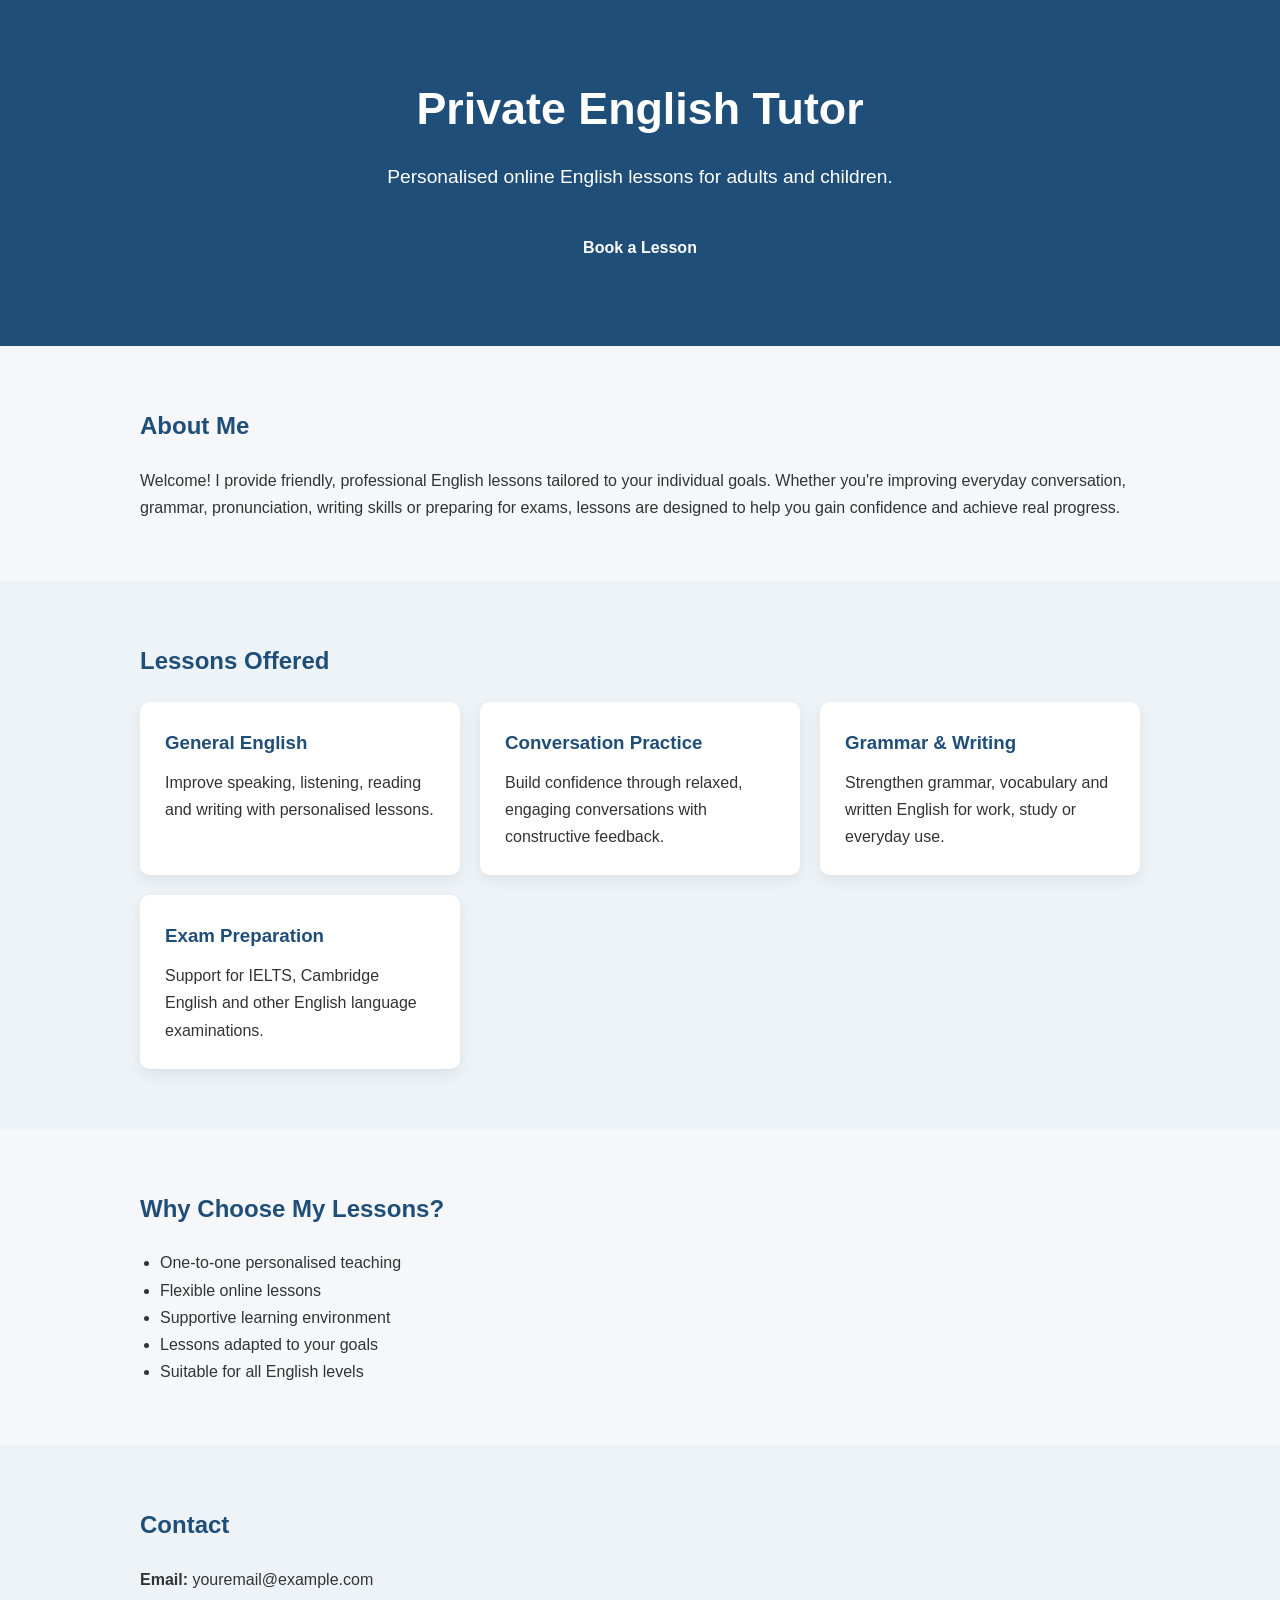
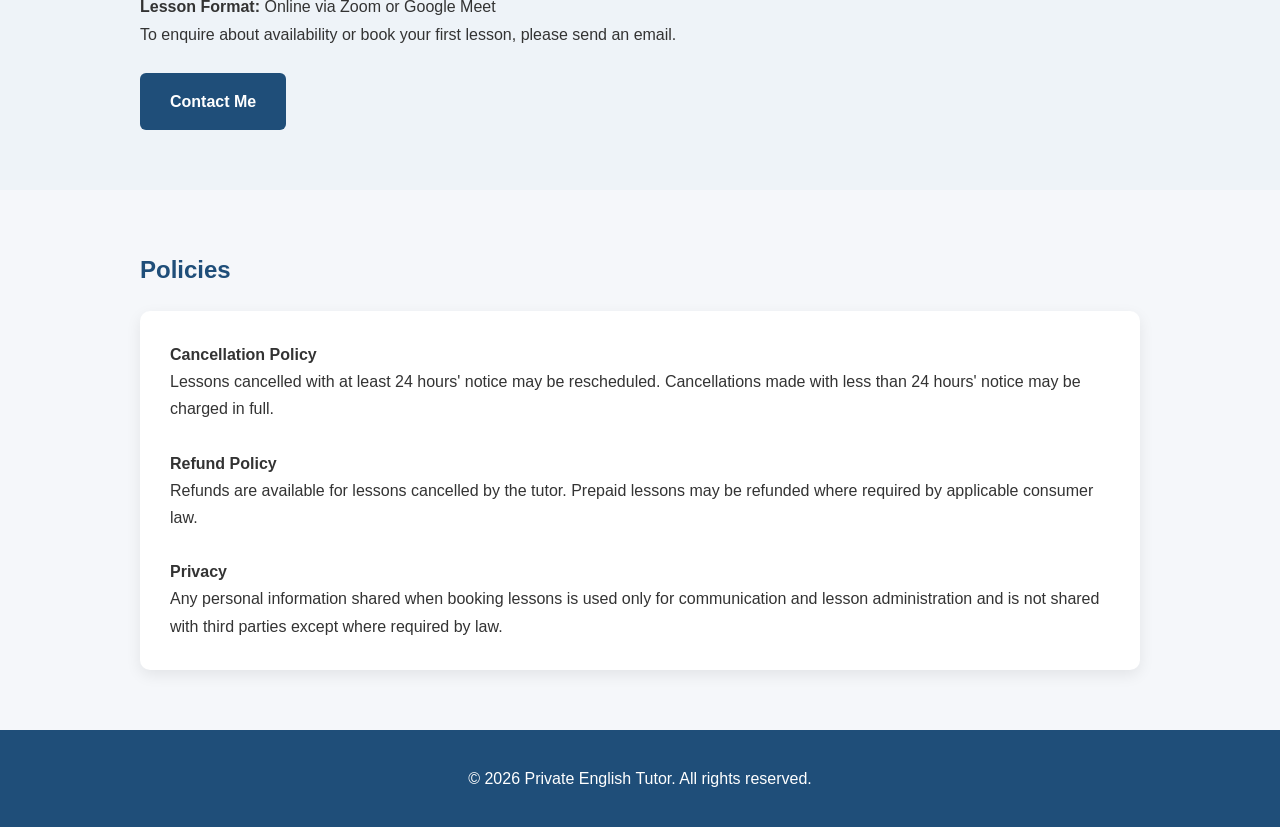
==== index.html @ 38e68b20 "Create index.html" ====
<!DOCTYPE html>
<html lang="en">
<head>
<meta charset="UTF-8">
<meta name="viewport" content="width=device-width, initial-scale=1.0">
<title>Private English Tutor | Online English Lessons</title>

<style>
*{
    margin:0;
    padding:0;
    box-sizing:border-box;
}

body{
    font-family:Arial, Helvetica, sans-serif;
    line-height:1.7;
    color:#333;
    background:#f5f7fa;
}

header{
    background:#1f4e79;
    color:white;
    text-align:center;
    padding:70px 20px;
}

header h1{
    font-size:2.8rem;
    margin-bottom:15px;
}

header p{
    font-size:1.2rem;
}

.container{
    width:90%;
    max-width:1000px;
    margin:auto;
}

section{
    padding:60px 0;
}

h2{
    color:#1f4e79;
    margin-bottom:20px;
}

.cards{
    display:grid;
    grid-template-columns:repeat(auto-fit,minmax(250px,1fr));
    gap:20px;
}

.card{
    background:white;
    padding:25px;
    border-radius:10px;
    box-shadow:0 5px 15px rgba(0,0,0,.08);
}

.card h3{
    margin-bottom:10px;
    color:#1f4e79;
}

.button{
    display:inline-block;
    margin-top:25px;
    background:#1f4e79;
    color:white;
    padding:15px 30px;
    text-decoration:none;
    border-radius:6px;
    font-weight:bold;
}

.button:hover{
    background:#173a5b;
}

footer{
    background:#1f4e79;
    color:white;
    text-align:center;
    padding:35px;
}

ul{
    padding-left:20px;
}

.policy{
    background:white;
    padding:30px;
    border-radius:10px;
    box-shadow:0 5px 15px rgba(0,0,0,.08);
}
</style>

</head>

<body>

<header>
<div class="container">
<h1>Private English Tutor</h1>

<p>Personalised online English lessons for adults and children.</p>

<a class="button" href="mailto:youremail@example.com">
Book a Lesson
</a>

</div>
</header>

<section>
<div class="container">

<h2>About Me</h2>

<p>
Welcome! I provide friendly, professional English lessons tailored to your individual goals.
Whether you're improving everyday conversation, grammar, pronunciation, writing skills or preparing for exams, lessons are designed to help you gain confidence and achieve real progress.
</p>

</div>
</section>

<section style="background:#eef3f8;">
<div class="container">

<h2>Lessons Offered</h2>

<div class="cards">

<div class="card">
<h3>General English</h3>
<p>Improve speaking, listening, reading and writing with personalised lessons.</p>
</div>

<div class="card">
<h3>Conversation Practice</h3>
<p>Build confidence through relaxed, engaging conversations with constructive feedback.</p>
</div>

<div class="card">
<h3>Grammar & Writing</h3>
<p>Strengthen grammar, vocabulary and written English for work, study or everyday use.</p>
</div>

<div class="card">
<h3>Exam Preparation</h3>
<p>Support for IELTS, Cambridge English and other English language examinations.</p>
</div>

</div>

</div>
</section>

<section>
<div class="container">

<h2>Why Choose My Lessons?</h2>

<ul>
<li>One-to-one personalised teaching</li>
<li>Flexible online lessons</li>
<li>Supportive learning environment</li>
<li>Lessons adapted to your goals</li>
<li>Suitable for all English levels</li>
</ul>

</div>
</section>

<section style="background:#eef3f8;">
<div class="container">

<h2>Contact</h2>

<p><strong>Email:</strong> youremail@example.com</p>

<p><strong>Lesson Format:</strong> Online via Zoom or Google Meet</p>

<p>To enquire about availability or book your first lesson, please send an email.</p>

<a class="button" href="mailto:youremail@example.com">
Contact Me
</a>

</div>
</section>

<section>
<div class="container">

<h2>Policies</h2>

<div class="policy">

<p><strong>Cancellation Policy</strong></p>

<p>
Lessons cancelled with at least 24 hours' notice may be rescheduled. Cancellations made with less than 24 hours' notice may be charged in full.
</p>

<br>

<p><strong>Refund Policy</strong></p>

<p>
Refunds are available for lessons cancelled by the tutor. Prepaid lessons may be refunded where required by applicable consumer law.
</p>

<br>

<p><strong>Privacy</strong></p>

<p>
Any personal information shared when booking lessons is used only for communication and lesson administration and is not shared with third parties except where required by law.
</p>

</div>

</div>
</section>

<footer>

<p>© 2026 Private English Tutor. All rights reserved.</p>

</footer>

</body>
</html>
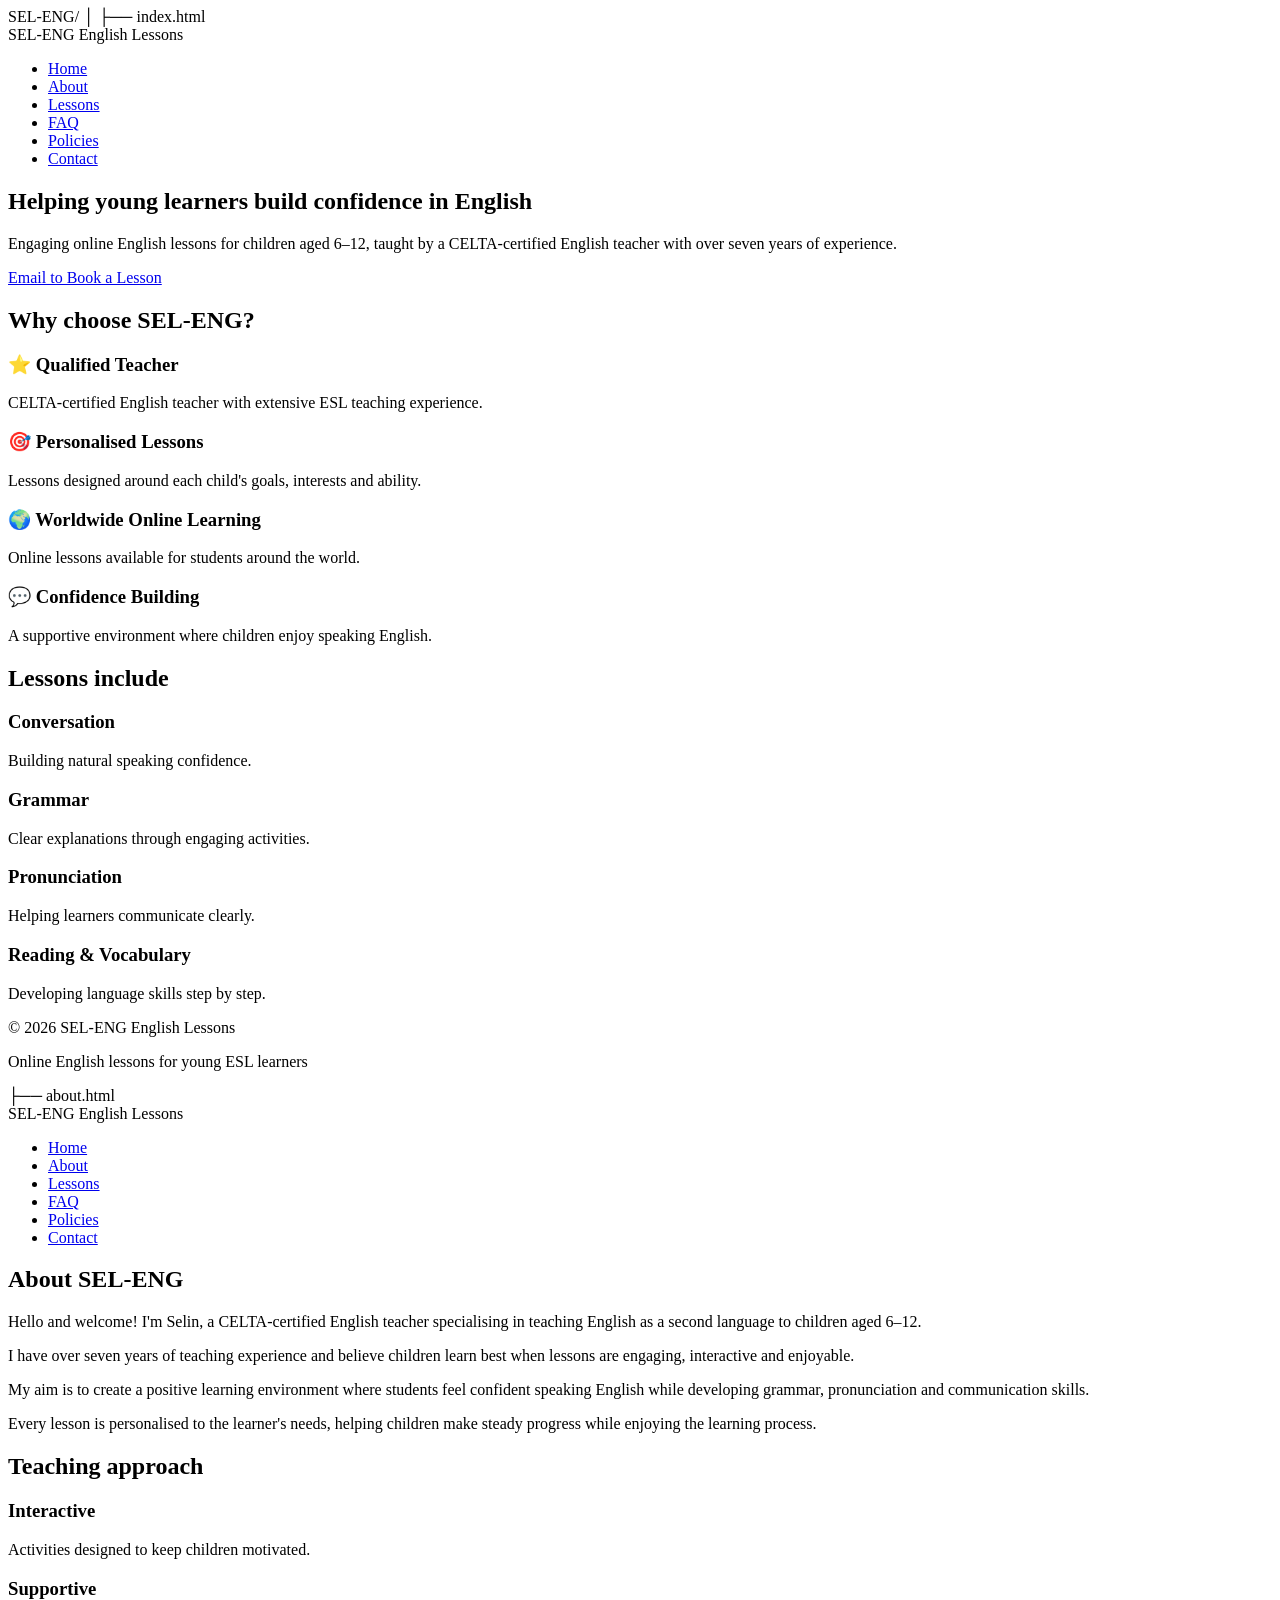
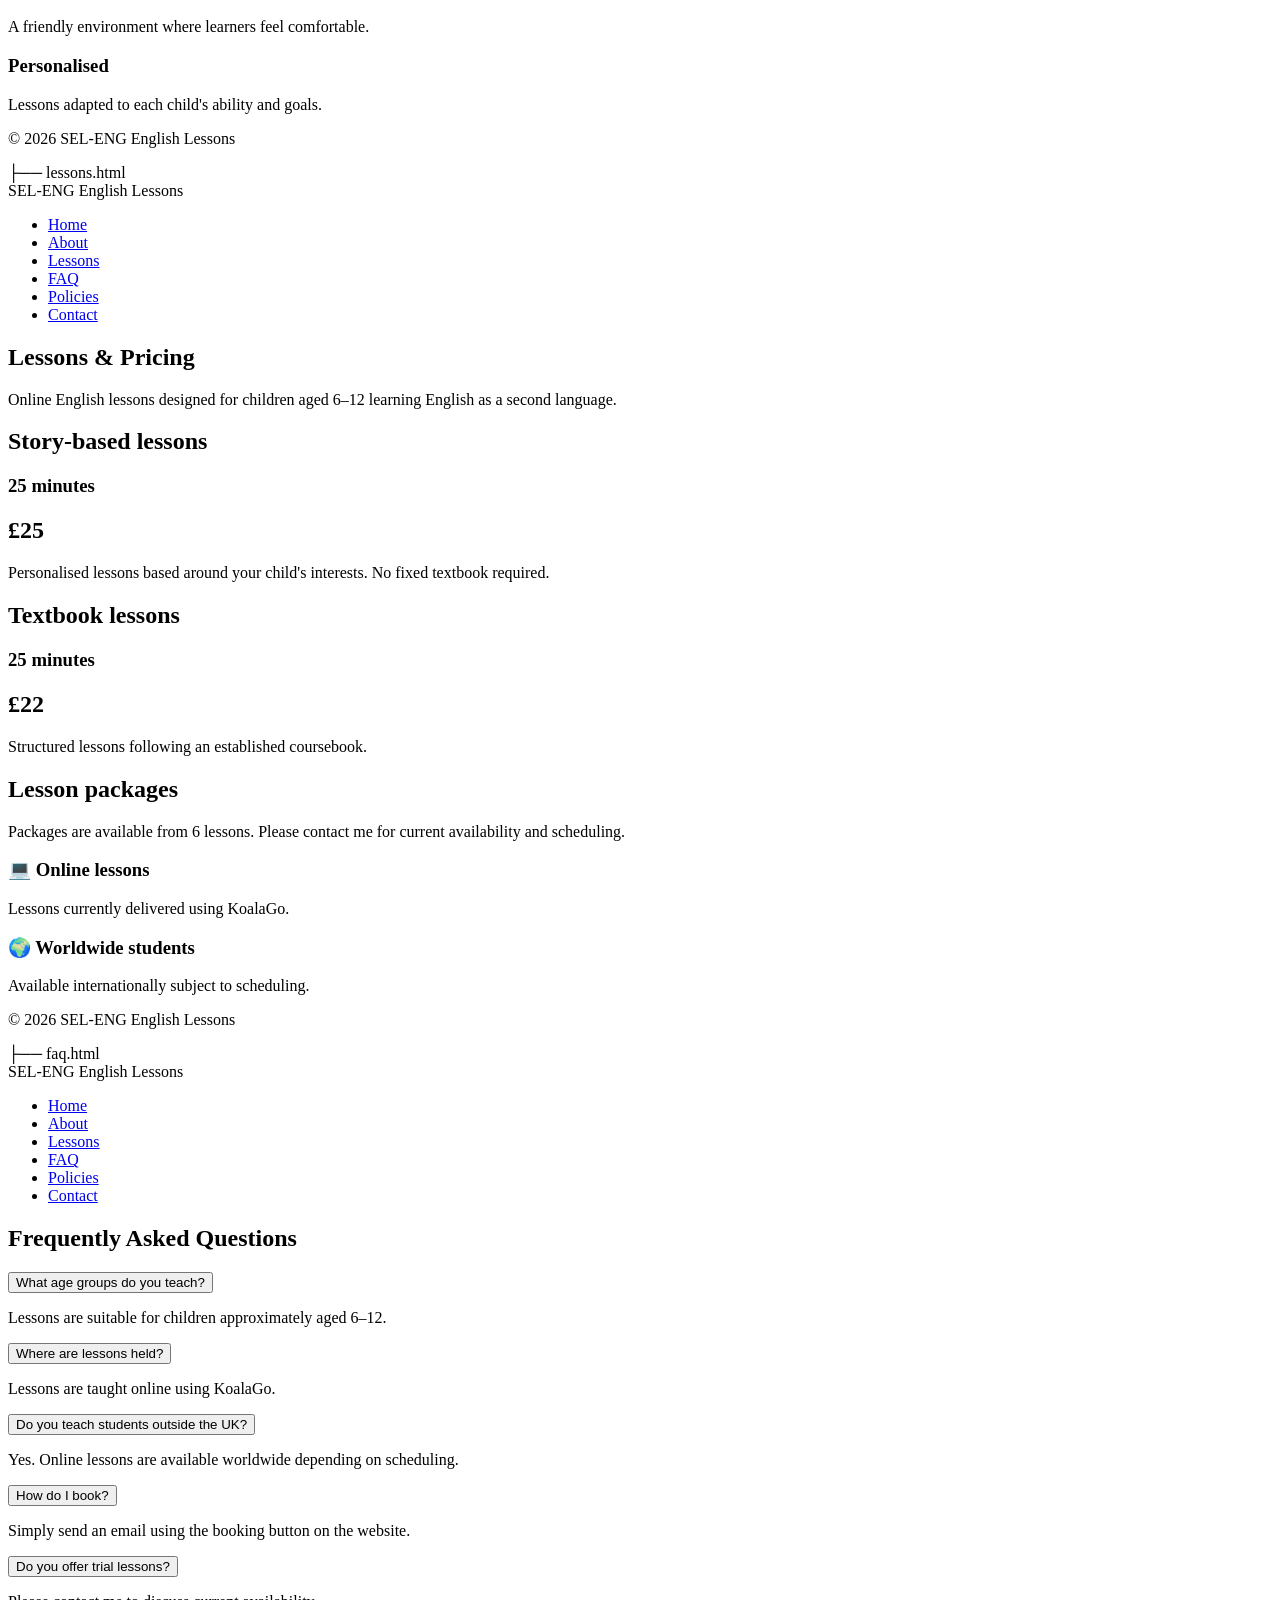
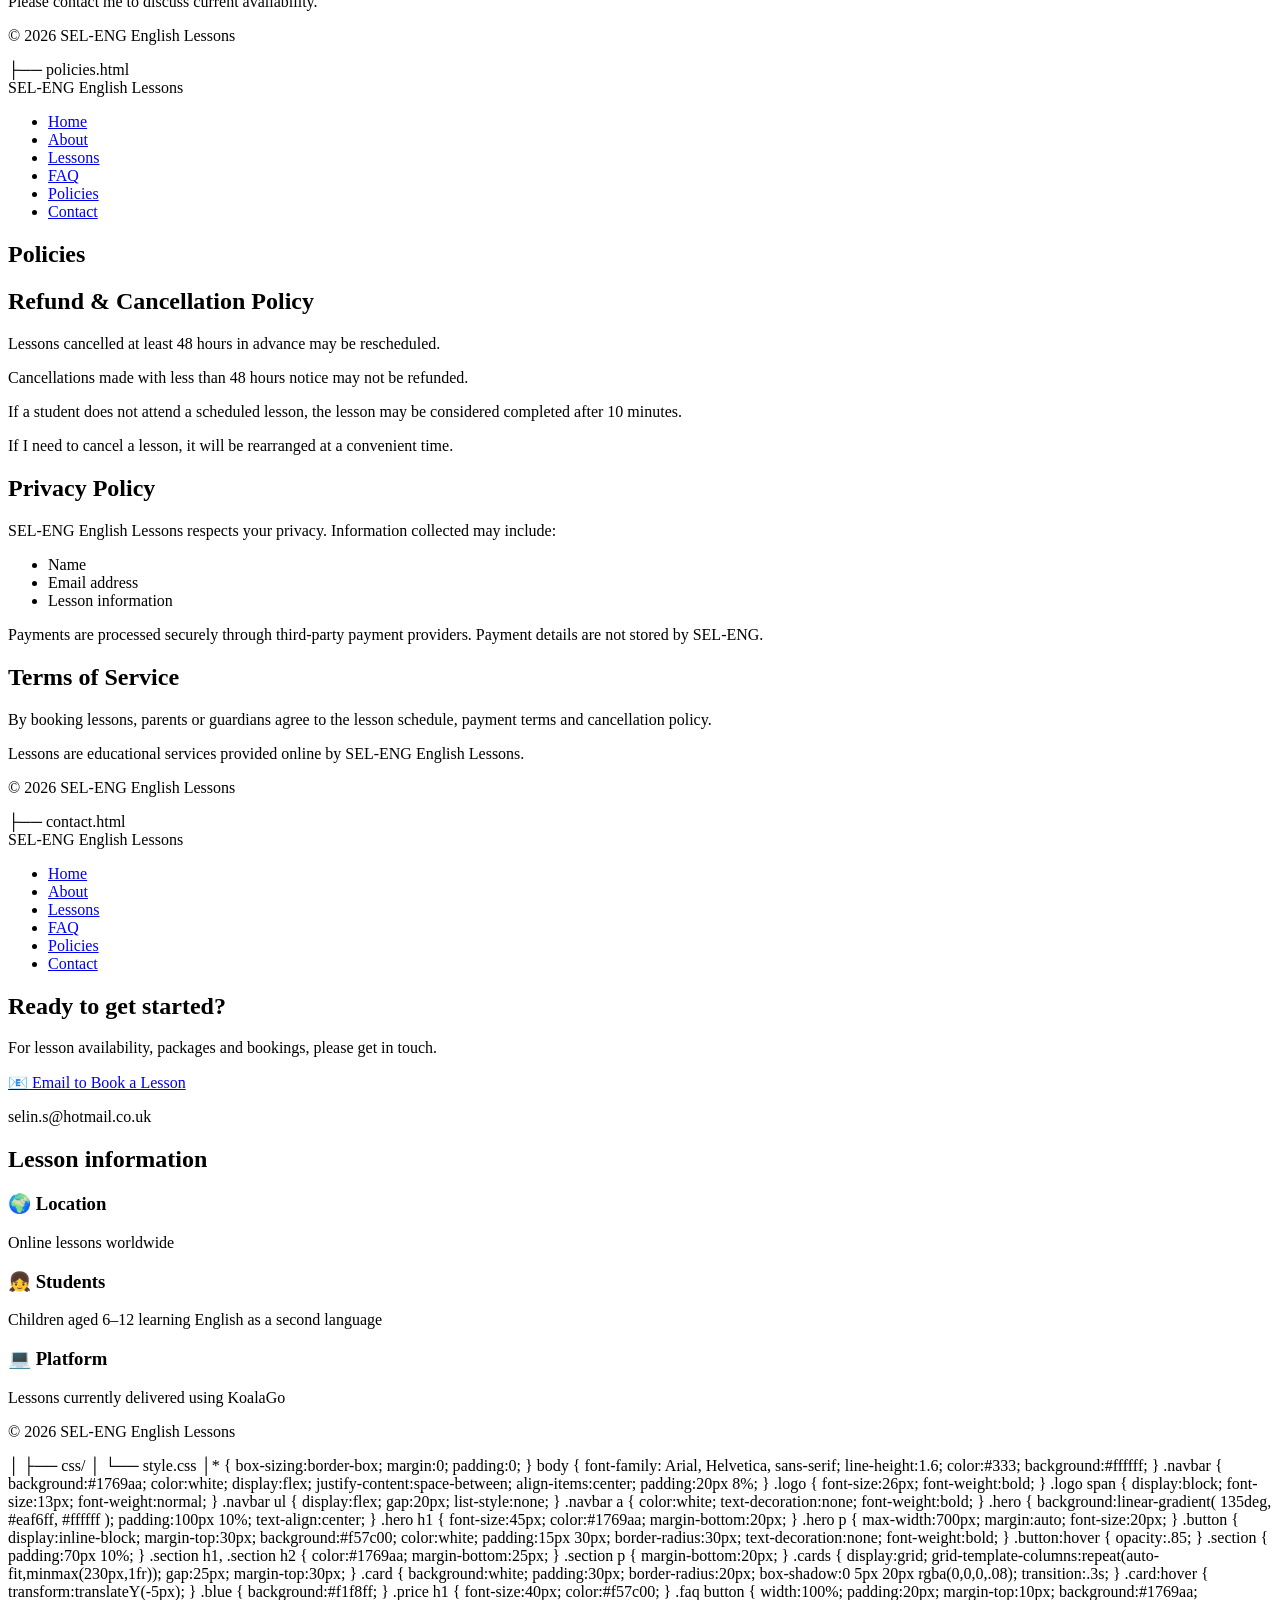
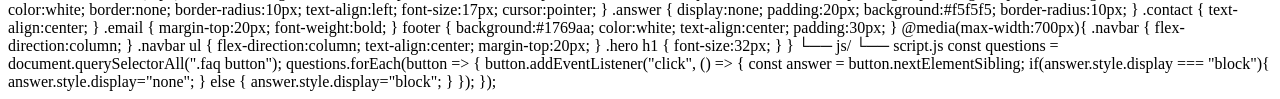
==== commit 6c69ee9f: "Update index.html" ====
--- a/index.html
+++ b/index.html
@@ -1,242 +1,1116 @@
+SEL-ENG/
+│
+├── index.html
 <!DOCTYPE html>
 <html lang="en">
 <head>
 <meta charset="UTF-8">
 <meta name="viewport" content="width=device-width, initial-scale=1.0">
-<title>Private English Tutor | Online English Lessons</title>
-
-<style>
-*{
-    margin:0;
-    padding:0;
-    box-sizing:border-box;
-}
-
-body{
-    font-family:Arial, Helvetica, sans-serif;
-    line-height:1.7;
-    color:#333;
-    background:#f5f7fa;
-}
-
-header{
-    background:#1f4e79;
-    color:white;
-    text-align:center;
-    padding:70px 20px;
-}
-
-header h1{
-    font-size:2.8rem;
-    margin-bottom:15px;
-}
-
-header p{
-    font-size:1.2rem;
-}
-
-.container{
-    width:90%;
-    max-width:1000px;
-    margin:auto;
-}
-
-section{
-    padding:60px 0;
-}
-
-h2{
-    color:#1f4e79;
-    margin-bottom:20px;
-}
-
-.cards{
-    display:grid;
-    grid-template-columns:repeat(auto-fit,minmax(250px,1fr));
-    gap:20px;
-}
-
-.card{
-    background:white;
-    padding:25px;
-    border-radius:10px;
-    box-shadow:0 5px 15px rgba(0,0,0,.08);
-}
-
-.card h3{
-    margin-bottom:10px;
-    color:#1f4e79;
-}
-
-.button{
-    display:inline-block;
-    margin-top:25px;
-    background:#1f4e79;
-    color:white;
-    padding:15px 30px;
-    text-decoration:none;
-    border-radius:6px;
-    font-weight:bold;
-}
-
-.button:hover{
-    background:#173a5b;
-}
-
-footer{
-    background:#1f4e79;
-    color:white;
-    text-align:center;
-    padding:35px;
-}
-
-ul{
-    padding-left:20px;
-}
-
-.policy{
-    background:white;
-    padding:30px;
-    border-radius:10px;
-    box-shadow:0 5px 15px rgba(0,0,0,.08);
-}
-</style>
+
+<title>SEL-ENG English Lessons | Online English Lessons for Children</title>
+
+<meta name="description" content="SEL-ENG provides engaging online English lessons for children aged 6-12 with a CELTA-certified teacher.">
+
+<link rel="stylesheet" href="css/style.css">
 
 </head>
 
 <body>
 
 <header>
-<div class="container">
-<h1>Private English Tutor</h1>
-
-<p>Personalised online English lessons for adults and children.</p>
-
-<a class="button" href="mailto:youremail@example.com">
-Book a Lesson
+<nav class="navbar">
+
+<div class="logo">
+SEL-ENG
+<span>English Lessons</span>
+</div>
+
+<ul>
+<li><a href="index.html">Home</a></li>
+<li><a href="about.html">About</a></li>
+<li><a href="lessons.html">Lessons</a></li>
+<li><a href="faq.html">FAQ</a></li>
+<li><a href="policies.html">Policies</a></li>
+<li><a href="contact.html">Contact</a></li>
+</ul>
+
+</nav>
+</header>
+
+
+<section class="hero">
+
+<div class="hero-content">
+
+<h1>
+Helping young learners build confidence in English
+</h1>
+
+<p>
+Engaging online English lessons for children aged 6–12,
+taught by a CELTA-certified English teacher with over seven years
+of experience.
+</p>
+
+<a class="button" href="mailto:selin.s@hotmail.co.uk">
+Email to Book a Lesson
 </a>
 
 </div>
-</header>
-
-<section>
-<div class="container">
-
-<h2>About Me</h2>
-
-<p>
-Welcome! I provide friendly, professional English lessons tailored to your individual goals.
-Whether you're improving everyday conversation, grammar, pronunciation, writing skills or preparing for exams, lessons are designed to help you gain confidence and achieve real progress.
-</p>
-
-</div>
+
 </section>
 
-<section style="background:#eef3f8;">
-<div class="container">
-
-<h2>Lessons Offered</h2>
+
+
+<section class="section">
+
+<h2>Why choose SEL-ENG?</h2>
 
 <div class="cards">
 
 <div class="card">
-<h3>General English</h3>
-<p>Improve speaking, listening, reading and writing with personalised lessons.</p>
-</div>
-
-<div class="card">
-<h3>Conversation Practice</h3>
-<p>Build confidence through relaxed, engaging conversations with constructive feedback.</p>
-</div>
-
-<div class="card">
-<h3>Grammar & Writing</h3>
-<p>Strengthen grammar, vocabulary and written English for work, study or everyday use.</p>
-</div>
-
-<div class="card">
-<h3>Exam Preparation</h3>
-<p>Support for IELTS, Cambridge English and other English language examinations.</p>
-</div>
-
-</div>
-
-</div>
+<h3>⭐ Qualified Teacher</h3>
+<p>CELTA-certified English teacher with extensive ESL teaching experience.</p>
+</div>
+
+
+<div class="card">
+<h3>🎯 Personalised Lessons</h3>
+<p>Lessons designed around each child's goals, interests and ability.</p>
+</div>
+
+
+<div class="card">
+<h3>🌍 Worldwide Online Learning</h3>
+<p>Online lessons available for students around the world.</p>
+</div>
+
+
+<div class="card">
+<h3>💬 Confidence Building</h3>
+<p>A supportive environment where children enjoy speaking English.</p>
+</div>
+
+</div>
+
 </section>
 
-<section>
-<div class="container">
-
-<h2>Why Choose My Lessons?</h2>
-
-<ul>
-<li>One-to-one personalised teaching</li>
-<li>Flexible online lessons</li>
-<li>Supportive learning environment</li>
-<li>Lessons adapted to your goals</li>
-<li>Suitable for all English levels</li>
-</ul>
-
-</div>
+
+
+<section class="section blue">
+
+<h2>Lessons include</h2>
+
+<div class="cards">
+
+<div class="card">
+<h3>Conversation</h3>
+<p>Building natural speaking confidence.</p>
+</div>
+
+<div class="card">
+<h3>Grammar</h3>
+<p>Clear explanations through engaging activities.</p>
+</div>
+
+<div class="card">
+<h3>Pronunciation</h3>
+<p>Helping learners communicate clearly.</p>
+</div>
+
+<div class="card">
+<h3>Reading & Vocabulary</h3>
+<p>Developing language skills step by step.</p>
+</div>
+
+</div>
+
 </section>
 
-<section style="background:#eef3f8;">
-<div class="container">
-
-<h2>Contact</h2>
-
-<p><strong>Email:</strong> youremail@example.com</p>
-
-<p><strong>Lesson Format:</strong> Online via Zoom or Google Meet</p>
-
-<p>To enquire about availability or book your first lesson, please send an email.</p>
-
-<a class="button" href="mailto:youremail@example.com">
-Contact Me
-</a>
-
-</div>
-</section>
-
-<section>
-<div class="container">
-
-<h2>Policies</h2>
-
-<div class="policy">
-
-<p><strong>Cancellation Policy</strong></p>
-
-<p>
-Lessons cancelled with at least 24 hours' notice may be rescheduled. Cancellations made with less than 24 hours' notice may be charged in full.
-</p>
-
-<br>
-
-<p><strong>Refund Policy</strong></p>
-
-<p>
-Refunds are available for lessons cancelled by the tutor. Prepaid lessons may be refunded where required by applicable consumer law.
-</p>
-
-<br>
-
-<p><strong>Privacy</strong></p>
-
-<p>
-Any personal information shared when booking lessons is used only for communication and lesson administration and is not shared with third parties except where required by law.
-</p>
-
-</div>
-
-</div>
-</section>
+
 
 <footer>
 
-<p>© 2026 Private English Tutor. All rights reserved.</p>
+<p>
+© 2026 SEL-ENG English Lessons
+</p>
+
+<p>
+Online English lessons for young ESL learners
+</p>
 
 </footer>
+
+
+<script src="js/script.js"></script>
 
 </body>
 </html>
+├── about.html
+<!DOCTYPE html>
+<html lang="en">
+
+<head>
+
+<meta charset="UTF-8">
+<meta name="viewport" content="width=device-width, initial-scale=1.0">
+
+<title>About SEL-ENG English Lessons</title>
+
+<link rel="stylesheet" href="css/style.css">
+
+</head>
+
+
+<body>
+
+<header>
+<nav class="navbar">
+
+<div class="logo">
+SEL-ENG
+<span>English Lessons</span>
+</div>
+
+<ul>
+<li><a href="index.html">Home</a></li>
+<li><a href="about.html">About</a></li>
+<li><a href="lessons.html">Lessons</a></li>
+<li><a href="faq.html">FAQ</a></li>
+<li><a href="policies.html">Policies</a></li>
+<li><a href="contact.html">Contact</a></li>
+</ul>
+
+</nav>
+</header>
+
+
+<section class="section">
+
+<h1>About SEL-ENG</h1>
+
+
+<p>
+Hello and welcome! I'm Selin, a CELTA-certified English teacher
+specialising in teaching English as a second language to children
+aged 6–12.
+</p>
+
+
+<p>
+I have over seven years of teaching experience and believe children
+learn best when lessons are engaging, interactive and enjoyable.
+</p>
+
+
+<p>
+My aim is to create a positive learning environment where students
+feel confident speaking English while developing grammar,
+pronunciation and communication skills.
+</p>
+
+
+<p>
+Every lesson is personalised to the learner's needs, helping children
+make steady progress while enjoying the learning process.
+</p>
+
+
+<h2>Teaching approach</h2>
+
+
+<div class="cards">
+
+<div class="card">
+<h3>Interactive</h3>
+<p>Activities designed to keep children motivated.</p>
+</div>
+
+<div class="card">
+<h3>Supportive</h3>
+<p>A friendly environment where learners feel comfortable.</p>
+</div>
+
+<div class="card">
+<h3>Personalised</h3>
+<p>Lessons adapted to each child's ability and goals.</p>
+</div>
+
+</div>
+
+
+</section>
+
+
+<footer>
+<p>© 2026 SEL-ENG English Lessons</p>
+</footer>
+
+
+</body>
+</html>
+├── lessons.html
+<!DOCTYPE html>
+<html lang="en">
+
+<head>
+
+<meta charset="UTF-8">
+<meta name="viewport" content="width=device-width, initial-scale=1.0">
+
+<title>Lessons & Pricing | SEL-ENG English Lessons</title>
+
+<link rel="stylesheet" href="css/style.css">
+
+</head>
+
+
+<body>
+
+
+<header>
+
+<nav class="navbar">
+
+<div class="logo">
+SEL-ENG
+<span>English Lessons</span>
+</div>
+
+
+<ul>
+
+<li><a href="index.html">Home</a></li>
+<li><a href="about.html">About</a></li>
+<li><a href="lessons.html">Lessons</a></li>
+<li><a href="faq.html">FAQ</a></li>
+<li><a href="policies.html">Policies</a></li>
+<li><a href="contact.html">Contact</a></li>
+
+</ul>
+
+</nav>
+
+</header>
+
+
+
+<section class="section">
+
+
+<h1>Lessons & Pricing</h1>
+
+
+<p>
+Online English lessons designed for children aged 6–12 learning English
+as a second language.
+</p>
+
+
+
+<div class="cards">
+
+
+<div class="card price">
+
+<h2>Story-based lessons</h2>
+
+<h3>25 minutes</h3>
+
+<h1>£25</h1>
+
+<p>
+Personalised lessons based around your child's interests.
+No fixed textbook required.
+</p>
+
+</div>
+
+
+
+
+<div class="card price">
+
+<h2>Textbook lessons</h2>
+
+<h3>25 minutes</h3>
+
+<h1>£22</h1>
+
+<p>
+Structured lessons following an established coursebook.
+</p>
+
+</div>
+
+
+</div>
+
+
+
+
+<h2>Lesson packages</h2>
+
+
+<p>
+Packages are available from 6 lessons.
+Please contact me for current availability and scheduling.
+</p>
+
+
+
+<div class="cards">
+
+
+<div class="card">
+
+<h3>💻 Online lessons</h3>
+
+<p>
+Lessons currently delivered using KoalaGo.
+</p>
+
+</div>
+
+
+<div class="card">
+
+<h3>🌍 Worldwide students</h3>
+
+<p>
+Available internationally subject to scheduling.
+</p>
+
+</div>
+
+
+</div>
+
+
+</section>
+
+
+
+<footer>
+
+<p>
+© 2026 SEL-ENG English Lessons
+</p>
+
+</footer>
+
+
+</body>
+
+</html>
+├── faq.html
+<!DOCTYPE html>
+<html lang="en">
+
+<head>
+
+<meta charset="UTF-8">
+<meta name="viewport" content="width=device-width, initial-scale=1.0">
+
+<title>FAQ | SEL-ENG English Lessons</title>
+
+<link rel="stylesheet" href="css/style.css">
+
+</head>
+
+
+<body>
+
+
+<header>
+
+<nav class="navbar">
+
+<div class="logo">
+SEL-ENG
+<span>English Lessons</span>
+</div>
+
+
+<ul>
+
+<li><a href="index.html">Home</a></li>
+<li><a href="about.html">About</a></li>
+<li><a href="lessons.html">Lessons</a></li>
+<li><a href="faq.html">FAQ</a></li>
+<li><a href="policies.html">Policies</a></li>
+<li><a href="contact.html">Contact</a></li>
+
+</ul>
+
+</nav>
+
+</header>
+
+
+
+<section class="section">
+
+
+<h1>Frequently Asked Questions</h1>
+
+
+
+<div class="faq">
+
+
+<button>
+What age groups do you teach?
+</button>
+
+<div class="answer">
+<p>
+Lessons are suitable for children approximately aged 6–12.
+</p>
+</div>
+
+
+<button>
+Where are lessons held?
+</button>
+
+<div class="answer">
+<p>
+Lessons are taught online using KoalaGo.
+</p>
+</div>
+
+
+
+<button>
+Do you teach students outside the UK?
+</button>
+
+<div class="answer">
+<p>
+Yes. Online lessons are available worldwide depending on scheduling.
+</p>
+</div>
+
+
+
+<button>
+How do I book?
+</button>
+
+<div class="answer">
+<p>
+Simply send an email using the booking button on the website.
+</p>
+</div>
+
+
+
+<button>
+Do you offer trial lessons?
+</button>
+
+<div class="answer">
+<p>
+Please contact me to discuss current availability.
+</p>
+</div>
+
+
+</div>
+
+
+</section>
+
+
+
+<footer>
+
+<p>
+© 2026 SEL-ENG English Lessons
+</p>
+
+</footer>
+
+
+<script src="js/script.js"></script>
+
+
+</body>
+
+</html>
+├── policies.html
+<!DOCTYPE html>
+<html lang="en">
+
+<head>
+
+<meta charset="UTF-8">
+<meta name="viewport" content="width=device-width, initial-scale=1.0">
+
+<title>Policies | SEL-ENG English Lessons</title>
+
+<link rel="stylesheet" href="css/style.css">
+
+</head>
+
+
+<body>
+
+
+<header>
+
+<nav class="navbar">
+
+<div class="logo">
+SEL-ENG
+<span>English Lessons</span>
+</div>
+
+
+<ul>
+
+<li><a href="index.html">Home</a></li>
+<li><a href="about.html">About</a></li>
+<li><a href="lessons.html">Lessons</a></li>
+<li><a href="faq.html">FAQ</a></li>
+<li><a href="policies.html">Policies</a></li>
+<li><a href="contact.html">Contact</a></li>
+
+</ul>
+
+</nav>
+
+</header>
+
+
+
+
+<section class="section">
+
+
+<h1>Policies</h1>
+
+
+<h2>Refund & Cancellation Policy</h2>
+
+<p>
+Lessons cancelled at least 48 hours in advance may be rescheduled.
+</p>
+
+<p>
+Cancellations made with less than 48 hours notice may not be refunded.
+</p>
+
+<p>
+If a student does not attend a scheduled lesson, the lesson may be
+considered completed after 10 minutes.
+</p>
+
+<p>
+If I need to cancel a lesson, it will be rearranged at a convenient time.
+</p>
+
+
+
+<h2>Privacy Policy</h2>
+
+<p>
+SEL-ENG English Lessons respects your privacy.
+Information collected may include:
+</p>
+
+
+<ul>
+
+<li>Name</li>
+<li>Email address</li>
+<li>Lesson information</li>
+
+</ul>
+
+
+<p>
+Payments are processed securely through third-party payment providers.
+Payment details are not stored by SEL-ENG.
+</p>
+
+
+
+<h2>Terms of Service</h2>
+
+
+<p>
+By booking lessons, parents or guardians agree to the lesson schedule,
+payment terms and cancellation policy.
+</p>
+
+
+<p>
+Lessons are educational services provided online by SEL-ENG English Lessons.
+</p>
+
+
+
+</section>
+
+
+
+<footer>
+
+<p>
+© 2026 SEL-ENG English Lessons
+</p>
+
+</footer>
+
+
+</body>
+
+</html>
+├── contact.html
+<!DOCTYPE html>
+<html lang="en">
+
+<head>
+
+<meta charset="UTF-8">
+<meta name="viewport" content="width=device-width, initial-scale=1.0">
+
+<title>Contact | SEL-ENG English Lessons</title>
+
+<link rel="stylesheet" href="css/style.css">
+
+</head>
+
+
+<body>
+
+
+<header>
+
+<nav class="navbar">
+
+<div class="logo">
+SEL-ENG
+<span>English Lessons</span>
+</div>
+
+
+<ul>
+
+<li><a href="index.html">Home</a></li>
+<li><a href="about.html">About</a></li>
+<li><a href="lessons.html">Lessons</a></li>
+<li><a href="faq.html">FAQ</a></li>
+<li><a href="policies.html">Policies</a></li>
+<li><a href="contact.html">Contact</a></li>
+
+</ul>
+
+</nav>
+
+</header>
+
+
+
+<section class="section contact">
+
+
+<h1>Ready to get started?</h1>
+
+
+<p>
+For lesson availability, packages and bookings, please get in touch.
+</p>
+
+
+<a class="button" href="mailto:selin.s@hotmail.co.uk">
+📧 Email to Book a Lesson
+</a>
+
+
+<p class="email">
+selin.s@hotmail.co.uk
+</p>
+
+
+
+<h2>Lesson information</h2>
+
+
+<div class="cards">
+
+
+<div class="card">
+
+<h3>🌍 Location</h3>
+
+<p>
+Online lessons worldwide
+</p>
+
+</div>
+
+
+
+<div class="card">
+
+<h3>👧 Students</h3>
+
+<p>
+Children aged 6–12 learning English as a second language
+</p>
+
+</div>
+
+
+
+<div class="card">
+
+<h3>💻 Platform</h3>
+
+<p>
+Lessons currently delivered using KoalaGo
+</p>
+
+</div>
+
+
+</div>
+
+
+</section>
+
+
+
+<footer>
+
+<p>
+© 2026 SEL-ENG English Lessons
+</p>
+
+</footer>
+
+
+</body>
+
+</html>
+│
+├── css/
+│   └── style.css
+│* {
+box-sizing:border-box;
+margin:0;
+padding:0;
+}
+
+
+body {
+
+font-family: Arial, Helvetica, sans-serif;
+line-height:1.6;
+color:#333;
+background:#ffffff;
+
+}
+
+
+
+.navbar {
+
+background:#1769aa;
+color:white;
+display:flex;
+justify-content:space-between;
+align-items:center;
+padding:20px 8%;
+
+}
+
+
+
+.logo {
+
+font-size:26px;
+font-weight:bold;
+
+}
+
+
+.logo span {
+
+display:block;
+font-size:13px;
+font-weight:normal;
+
+}
+
+
+
+.navbar ul {
+
+display:flex;
+gap:20px;
+list-style:none;
+
+}
+
+
+.navbar a {
+
+color:white;
+text-decoration:none;
+font-weight:bold;
+
+}
+
+
+
+.hero {
+
+background:linear-gradient(
+135deg,
+#eaf6ff,
+#ffffff
+);
+
+padding:100px 10%;
+text-align:center;
+
+}
+
+
+
+.hero h1 {
+
+font-size:45px;
+color:#1769aa;
+margin-bottom:20px;
+
+}
+
+
+
+.hero p {
+
+max-width:700px;
+margin:auto;
+font-size:20px;
+
+}
+
+
+
+.button {
+
+display:inline-block;
+margin-top:30px;
+background:#f57c00;
+color:white;
+padding:15px 30px;
+border-radius:30px;
+text-decoration:none;
+font-weight:bold;
+
+}
+
+
+
+.button:hover {
+
+opacity:.85;
+
+}
+
+
+
+.section {
+
+padding:70px 10%;
+
+}
+
+
+
+.section h1,
+.section h2 {
+
+color:#1769aa;
+margin-bottom:25px;
+
+}
+
+
+
+.section p {
+
+margin-bottom:20px;
+
+}
+
+
+
+.cards {
+
+display:grid;
+grid-template-columns:repeat(auto-fit,minmax(230px,1fr));
+gap:25px;
+margin-top:30px;
+
+}
+
+
+
+.card {
+
+background:white;
+padding:30px;
+border-radius:20px;
+box-shadow:0 5px 20px rgba(0,0,0,.08);
+transition:.3s;
+
+}
+
+
+
+.card:hover {
+
+transform:translateY(-5px);
+
+}
+
+
+
+.blue {
+
+background:#f1f8ff;
+
+}
+
+
+
+.price h1 {
+
+font-size:40px;
+color:#f57c00;
+
+}
+
+
+
+.faq button {
+
+width:100%;
+padding:20px;
+margin-top:10px;
+background:#1769aa;
+color:white;
+border:none;
+border-radius:10px;
+text-align:left;
+font-size:17px;
+cursor:pointer;
+
+}
+
+
+
+.answer {
+
+display:none;
+padding:20px;
+background:#f5f5f5;
+border-radius:10px;
+
+}
+
+
+
+.contact {
+
+text-align:center;
+
+}
+
+
+
+.email {
+
+margin-top:20px;
+font-weight:bold;
+
+}
+
+
+
+footer {
+
+background:#1769aa;
+color:white;
+text-align:center;
+padding:30px;
+
+}
+
+
+
+@media(max-width:700px){
+
+
+.navbar {
+
+flex-direction:column;
+
+}
+
+
+.navbar ul {
+
+flex-direction:column;
+text-align:center;
+margin-top:20px;
+
+}
+
+
+
+.hero h1 {
+
+font-size:32px;
+
+}
+
+
+}
+└── js/
+    └── script.js
+    const questions = document.querySelectorAll(".faq button");
+
+
+questions.forEach(button => {
+
+
+button.addEventListener("click", () => {
+
+
+const answer = button.nextElementSibling;
+
+
+if(answer.style.display === "block"){
+
+answer.style.display="none";
+
+}
+
+else {
+
+answer.style.display="block";
+
+}
+
+
+});
+
+
+});
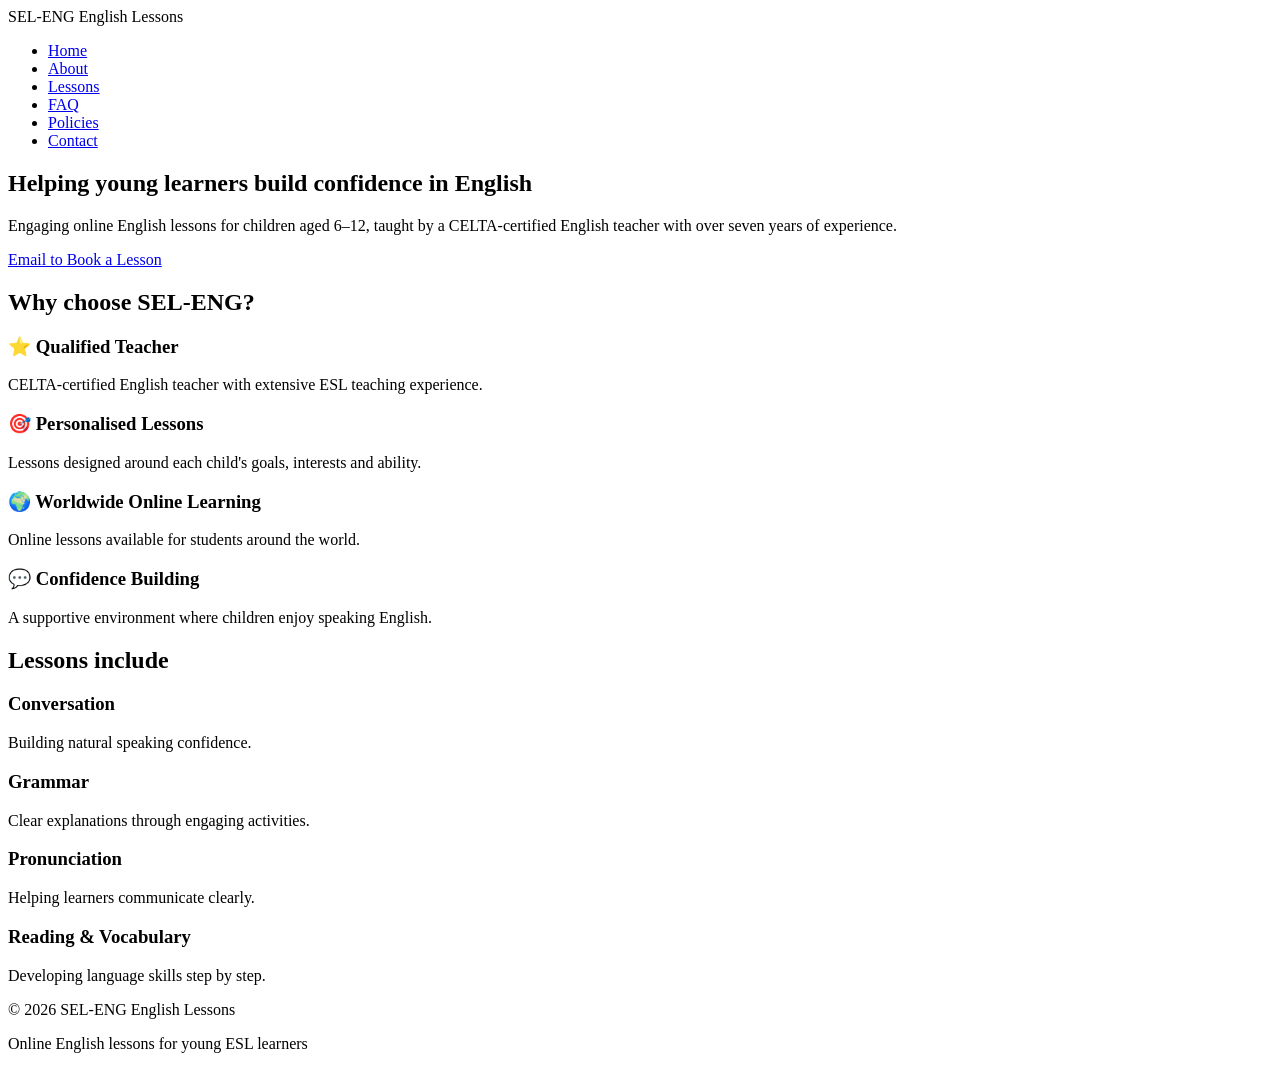
==== commit 51734d85: "Update index.html" ====
--- a/index.html
+++ b/index.html
@@ -1,6 +1,3 @@
-SEL-ENG/
-│
-├── index.html
 <!DOCTYPE html>
 <html lang="en">
 <head>
@@ -146,971 +143,3 @@
 
 </body>
 </html>
-├── about.html
-<!DOCTYPE html>
-<html lang="en">
-
-<head>
-
-<meta charset="UTF-8">
-<meta name="viewport" content="width=device-width, initial-scale=1.0">
-
-<title>About SEL-ENG English Lessons</title>
-
-<link rel="stylesheet" href="css/style.css">
-
-</head>
-
-
-<body>
-
-<header>
-<nav class="navbar">
-
-<div class="logo">
-SEL-ENG
-<span>English Lessons</span>
-</div>
-
-<ul>
-<li><a href="index.html">Home</a></li>
-<li><a href="about.html">About</a></li>
-<li><a href="lessons.html">Lessons</a></li>
-<li><a href="faq.html">FAQ</a></li>
-<li><a href="policies.html">Policies</a></li>
-<li><a href="contact.html">Contact</a></li>
-</ul>
-
-</nav>
-</header>
-
-
-<section class="section">
-
-<h1>About SEL-ENG</h1>
-
-
-<p>
-Hello and welcome! I'm Selin, a CELTA-certified English teacher
-specialising in teaching English as a second language to children
-aged 6–12.
-</p>
-
-
-<p>
-I have over seven years of teaching experience and believe children
-learn best when lessons are engaging, interactive and enjoyable.
-</p>
-
-
-<p>
-My aim is to create a positive learning environment where students
-feel confident speaking English while developing grammar,
-pronunciation and communication skills.
-</p>
-
-
-<p>
-Every lesson is personalised to the learner's needs, helping children
-make steady progress while enjoying the learning process.
-</p>
-
-
-<h2>Teaching approach</h2>
-
-
-<div class="cards">
-
-<div class="card">
-<h3>Interactive</h3>
-<p>Activities designed to keep children motivated.</p>
-</div>
-
-<div class="card">
-<h3>Supportive</h3>
-<p>A friendly environment where learners feel comfortable.</p>
-</div>
-
-<div class="card">
-<h3>Personalised</h3>
-<p>Lessons adapted to each child's ability and goals.</p>
-</div>
-
-</div>
-
-
-</section>
-
-
-<footer>
-<p>© 2026 SEL-ENG English Lessons</p>
-</footer>
-
-
-</body>
-</html>
-├── lessons.html
-<!DOCTYPE html>
-<html lang="en">
-
-<head>
-
-<meta charset="UTF-8">
-<meta name="viewport" content="width=device-width, initial-scale=1.0">
-
-<title>Lessons & Pricing | SEL-ENG English Lessons</title>
-
-<link rel="stylesheet" href="css/style.css">
-
-</head>
-
-
-<body>
-
-
-<header>
-
-<nav class="navbar">
-
-<div class="logo">
-SEL-ENG
-<span>English Lessons</span>
-</div>
-
-
-<ul>
-
-<li><a href="index.html">Home</a></li>
-<li><a href="about.html">About</a></li>
-<li><a href="lessons.html">Lessons</a></li>
-<li><a href="faq.html">FAQ</a></li>
-<li><a href="policies.html">Policies</a></li>
-<li><a href="contact.html">Contact</a></li>
-
-</ul>
-
-</nav>
-
-</header>
-
-
-
-<section class="section">
-
-
-<h1>Lessons & Pricing</h1>
-
-
-<p>
-Online English lessons designed for children aged 6–12 learning English
-as a second language.
-</p>
-
-
-
-<div class="cards">
-
-
-<div class="card price">
-
-<h2>Story-based lessons</h2>
-
-<h3>25 minutes</h3>
-
-<h1>£25</h1>
-
-<p>
-Personalised lessons based around your child's interests.
-No fixed textbook required.
-</p>
-
-</div>
-
-
-
-
-<div class="card price">
-
-<h2>Textbook lessons</h2>
-
-<h3>25 minutes</h3>
-
-<h1>£22</h1>
-
-<p>
-Structured lessons following an established coursebook.
-</p>
-
-</div>
-
-
-</div>
-
-
-
-
-<h2>Lesson packages</h2>
-
-
-<p>
-Packages are available from 6 lessons.
-Please contact me for current availability and scheduling.
-</p>
-
-
-
-<div class="cards">
-
-
-<div class="card">
-
-<h3>💻 Online lessons</h3>
-
-<p>
-Lessons currently delivered using KoalaGo.
-</p>
-
-</div>
-
-
-<div class="card">
-
-<h3>🌍 Worldwide students</h3>
-
-<p>
-Available internationally subject to scheduling.
-</p>
-
-</div>
-
-
-</div>
-
-
-</section>
-
-
-
-<footer>
-
-<p>
-© 2026 SEL-ENG English Lessons
-</p>
-
-</footer>
-
-
-</body>
-
-</html>
-├── faq.html
-<!DOCTYPE html>
-<html lang="en">
-
-<head>
-
-<meta charset="UTF-8">
-<meta name="viewport" content="width=device-width, initial-scale=1.0">
-
-<title>FAQ | SEL-ENG English Lessons</title>
-
-<link rel="stylesheet" href="css/style.css">
-
-</head>
-
-
-<body>
-
-
-<header>
-
-<nav class="navbar">
-
-<div class="logo">
-SEL-ENG
-<span>English Lessons</span>
-</div>
-
-
-<ul>
-
-<li><a href="index.html">Home</a></li>
-<li><a href="about.html">About</a></li>
-<li><a href="lessons.html">Lessons</a></li>
-<li><a href="faq.html">FAQ</a></li>
-<li><a href="policies.html">Policies</a></li>
-<li><a href="contact.html">Contact</a></li>
-
-</ul>
-
-</nav>
-
-</header>
-
-
-
-<section class="section">
-
-
-<h1>Frequently Asked Questions</h1>
-
-
-
-<div class="faq">
-
-
-<button>
-What age groups do you teach?
-</button>
-
-<div class="answer">
-<p>
-Lessons are suitable for children approximately aged 6–12.
-</p>
-</div>
-
-
-<button>
-Where are lessons held?
-</button>
-
-<div class="answer">
-<p>
-Lessons are taught online using KoalaGo.
-</p>
-</div>
-
-
-
-<button>
-Do you teach students outside the UK?
-</button>
-
-<div class="answer">
-<p>
-Yes. Online lessons are available worldwide depending on scheduling.
-</p>
-</div>
-
-
-
-<button>
-How do I book?
-</button>
-
-<div class="answer">
-<p>
-Simply send an email using the booking button on the website.
-</p>
-</div>
-
-
-
-<button>
-Do you offer trial lessons?
-</button>
-
-<div class="answer">
-<p>
-Please contact me to discuss current availability.
-</p>
-</div>
-
-
-</div>
-
-
-</section>
-
-
-
-<footer>
-
-<p>
-© 2026 SEL-ENG English Lessons
-</p>
-
-</footer>
-
-
-<script src="js/script.js"></script>
-
-
-</body>
-
-</html>
-├── policies.html
-<!DOCTYPE html>
-<html lang="en">
-
-<head>
-
-<meta charset="UTF-8">
-<meta name="viewport" content="width=device-width, initial-scale=1.0">
-
-<title>Policies | SEL-ENG English Lessons</title>
-
-<link rel="stylesheet" href="css/style.css">
-
-</head>
-
-
-<body>
-
-
-<header>
-
-<nav class="navbar">
-
-<div class="logo">
-SEL-ENG
-<span>English Lessons</span>
-</div>
-
-
-<ul>
-
-<li><a href="index.html">Home</a></li>
-<li><a href="about.html">About</a></li>
-<li><a href="lessons.html">Lessons</a></li>
-<li><a href="faq.html">FAQ</a></li>
-<li><a href="policies.html">Policies</a></li>
-<li><a href="contact.html">Contact</a></li>
-
-</ul>
-
-</nav>
-
-</header>
-
-
-
-
-<section class="section">
-
-
-<h1>Policies</h1>
-
-
-<h2>Refund & Cancellation Policy</h2>
-
-<p>
-Lessons cancelled at least 48 hours in advance may be rescheduled.
-</p>
-
-<p>
-Cancellations made with less than 48 hours notice may not be refunded.
-</p>
-
-<p>
-If a student does not attend a scheduled lesson, the lesson may be
-considered completed after 10 minutes.
-</p>
-
-<p>
-If I need to cancel a lesson, it will be rearranged at a convenient time.
-</p>
-
-
-
-<h2>Privacy Policy</h2>
-
-<p>
-SEL-ENG English Lessons respects your privacy.
-Information collected may include:
-</p>
-
-
-<ul>
-
-<li>Name</li>
-<li>Email address</li>
-<li>Lesson information</li>
-
-</ul>
-
-
-<p>
-Payments are processed securely through third-party payment providers.
-Payment details are not stored by SEL-ENG.
-</p>
-
-
-
-<h2>Terms of Service</h2>
-
-
-<p>
-By booking lessons, parents or guardians agree to the lesson schedule,
-payment terms and cancellation policy.
-</p>
-
-
-<p>
-Lessons are educational services provided online by SEL-ENG English Lessons.
-</p>
-
-
-
-</section>
-
-
-
-<footer>
-
-<p>
-© 2026 SEL-ENG English Lessons
-</p>
-
-</footer>
-
-
-</body>
-
-</html>
-├── contact.html
-<!DOCTYPE html>
-<html lang="en">
-
-<head>
-
-<meta charset="UTF-8">
-<meta name="viewport" content="width=device-width, initial-scale=1.0">
-
-<title>Contact | SEL-ENG English Lessons</title>
-
-<link rel="stylesheet" href="css/style.css">
-
-</head>
-
-
-<body>
-
-
-<header>
-
-<nav class="navbar">
-
-<div class="logo">
-SEL-ENG
-<span>English Lessons</span>
-</div>
-
-
-<ul>
-
-<li><a href="index.html">Home</a></li>
-<li><a href="about.html">About</a></li>
-<li><a href="lessons.html">Lessons</a></li>
-<li><a href="faq.html">FAQ</a></li>
-<li><a href="policies.html">Policies</a></li>
-<li><a href="contact.html">Contact</a></li>
-
-</ul>
-
-</nav>
-
-</header>
-
-
-
-<section class="section contact">
-
-
-<h1>Ready to get started?</h1>
-
-
-<p>
-For lesson availability, packages and bookings, please get in touch.
-</p>
-
-
-<a class="button" href="mailto:selin.s@hotmail.co.uk">
-📧 Email to Book a Lesson
-</a>
-
-
-<p class="email">
-selin.s@hotmail.co.uk
-</p>
-
-
-
-<h2>Lesson information</h2>
-
-
-<div class="cards">
-
-
-<div class="card">
-
-<h3>🌍 Location</h3>
-
-<p>
-Online lessons worldwide
-</p>
-
-</div>
-
-
-
-<div class="card">
-
-<h3>👧 Students</h3>
-
-<p>
-Children aged 6–12 learning English as a second language
-</p>
-
-</div>
-
-
-
-<div class="card">
-
-<h3>💻 Platform</h3>
-
-<p>
-Lessons currently delivered using KoalaGo
-</p>
-
-</div>
-
-
-</div>
-
-
-</section>
-
-
-
-<footer>
-
-<p>
-© 2026 SEL-ENG English Lessons
-</p>
-
-</footer>
-
-
-</body>
-
-</html>
-│
-├── css/
-│   └── style.css
-│* {
-box-sizing:border-box;
-margin:0;
-padding:0;
-}
-
-
-body {
-
-font-family: Arial, Helvetica, sans-serif;
-line-height:1.6;
-color:#333;
-background:#ffffff;
-
-}
-
-
-
-.navbar {
-
-background:#1769aa;
-color:white;
-display:flex;
-justify-content:space-between;
-align-items:center;
-padding:20px 8%;
-
-}
-
-
-
-.logo {
-
-font-size:26px;
-font-weight:bold;
-
-}
-
-
-.logo span {
-
-display:block;
-font-size:13px;
-font-weight:normal;
-
-}
-
-
-
-.navbar ul {
-
-display:flex;
-gap:20px;
-list-style:none;
-
-}
-
-
-.navbar a {
-
-color:white;
-text-decoration:none;
-font-weight:bold;
-
-}
-
-
-
-.hero {
-
-background:linear-gradient(
-135deg,
-#eaf6ff,
-#ffffff
-);
-
-padding:100px 10%;
-text-align:center;
-
-}
-
-
-
-.hero h1 {
-
-font-size:45px;
-color:#1769aa;
-margin-bottom:20px;
-
-}
-
-
-
-.hero p {
-
-max-width:700px;
-margin:auto;
-font-size:20px;
-
-}
-
-
-
-.button {
-
-display:inline-block;
-margin-top:30px;
-background:#f57c00;
-color:white;
-padding:15px 30px;
-border-radius:30px;
-text-decoration:none;
-font-weight:bold;
-
-}
-
-
-
-.button:hover {
-
-opacity:.85;
-
-}
-
-
-
-.section {
-
-padding:70px 10%;
-
-}
-
-
-
-.section h1,
-.section h2 {
-
-color:#1769aa;
-margin-bottom:25px;
-
-}
-
-
-
-.section p {
-
-margin-bottom:20px;
-
-}
-
-
-
-.cards {
-
-display:grid;
-grid-template-columns:repeat(auto-fit,minmax(230px,1fr));
-gap:25px;
-margin-top:30px;
-
-}
-
-
-
-.card {
-
-background:white;
-padding:30px;
-border-radius:20px;
-box-shadow:0 5px 20px rgba(0,0,0,.08);
-transition:.3s;
-
-}
-
-
-
-.card:hover {
-
-transform:translateY(-5px);
-
-}
-
-
-
-.blue {
-
-background:#f1f8ff;
-
-}
-
-
-
-.price h1 {
-
-font-size:40px;
-color:#f57c00;
-
-}
-
-
-
-.faq button {
-
-width:100%;
-padding:20px;
-margin-top:10px;
-background:#1769aa;
-color:white;
-border:none;
-border-radius:10px;
-text-align:left;
-font-size:17px;
-cursor:pointer;
-
-}
-
-
-
-.answer {
-
-display:none;
-padding:20px;
-background:#f5f5f5;
-border-radius:10px;
-
-}
-
-
-
-.contact {
-
-text-align:center;
-
-}
-
-
-
-.email {
-
-margin-top:20px;
-font-weight:bold;
-
-}
-
-
-
-footer {
-
-background:#1769aa;
-color:white;
-text-align:center;
-padding:30px;
-
-}
-
-
-
-@media(max-width:700px){
-
-
-.navbar {
-
-flex-direction:column;
-
-}
-
-
-.navbar ul {
-
-flex-direction:column;
-text-align:center;
-margin-top:20px;
-
-}
-
-
-
-.hero h1 {
-
-font-size:32px;
-
-}
-
-
-}
-└── js/
-    └── script.js
-    const questions = document.querySelectorAll(".faq button");
-
-
-questions.forEach(button => {
-
-
-button.addEventListener("click", () => {
-
-
-const answer = button.nextElementSibling;
-
-
-if(answer.style.display === "block"){
-
-answer.style.display="none";
-
-}
-
-else {
-
-answer.style.display="block";
-
-}
-
-
-});
-
-
-});
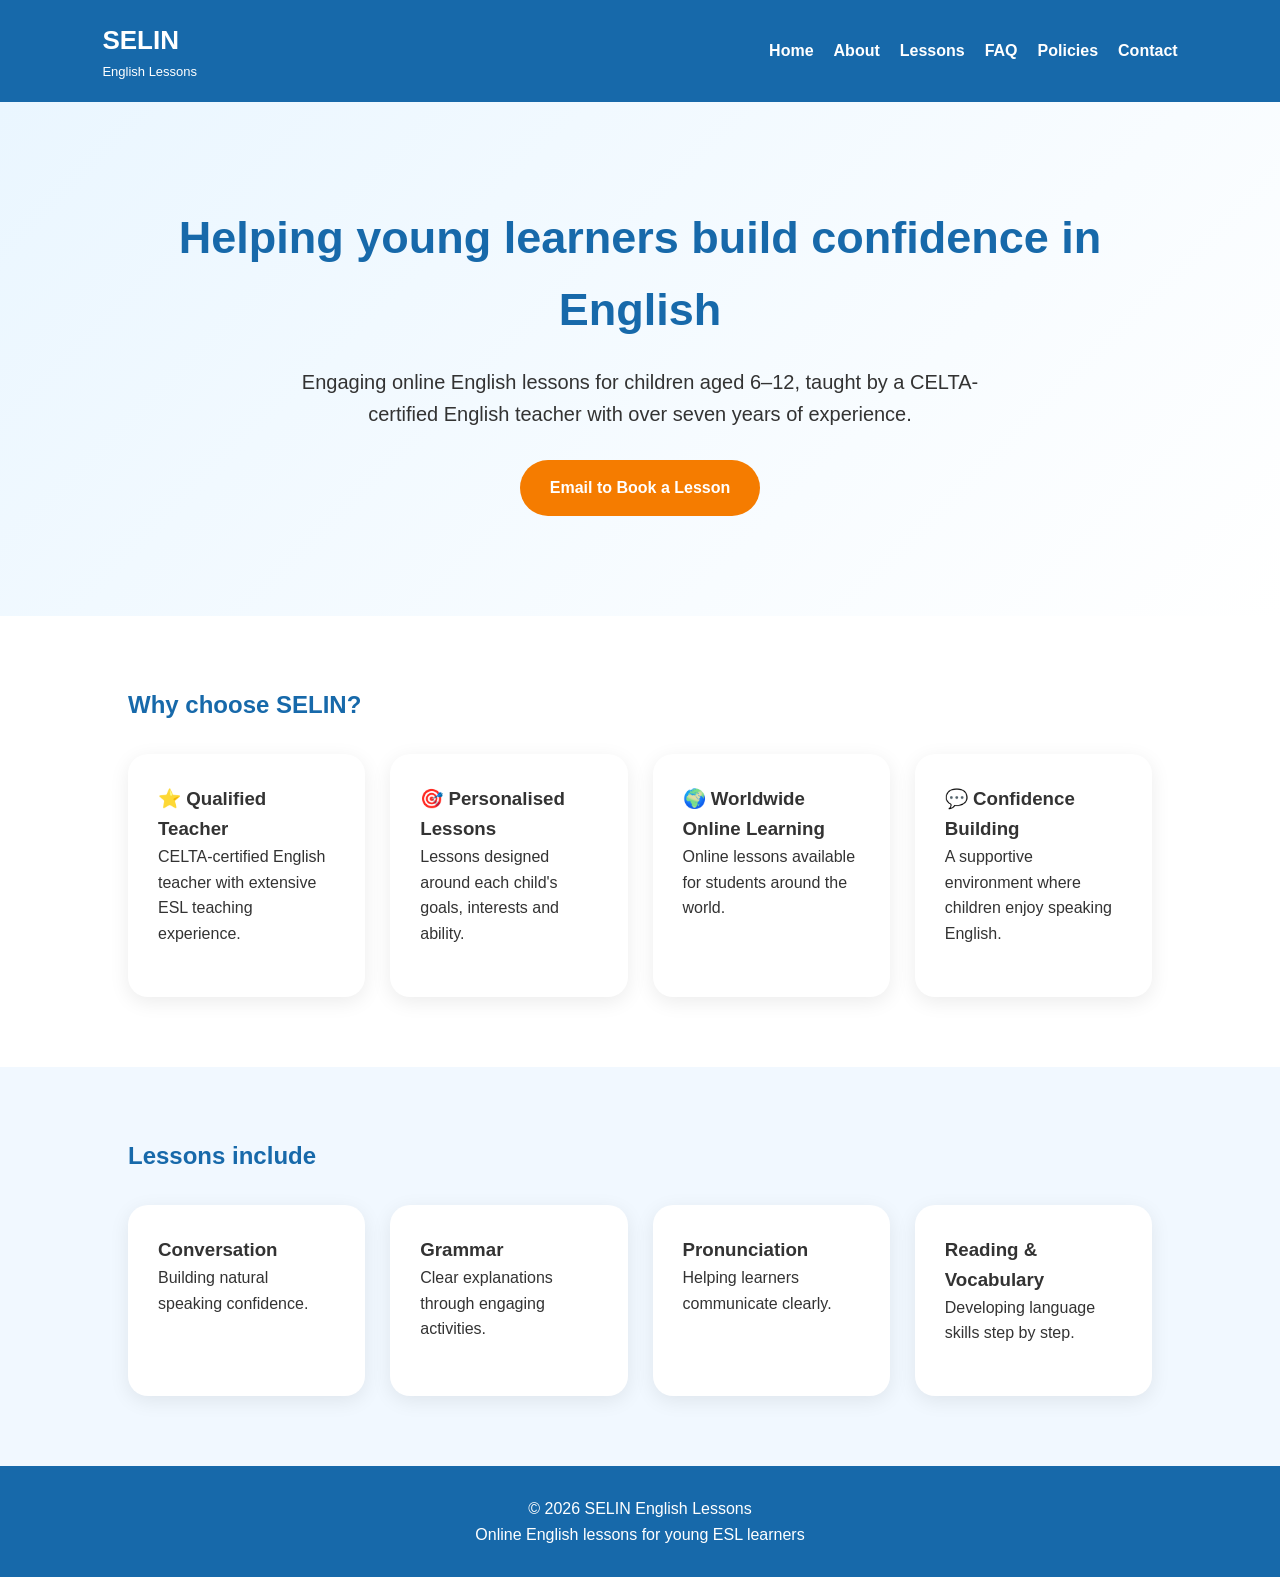
==== commit 06148d7b: "Update index.html" ====
--- a/index.html
+++ b/index.html
@@ -4,9 +4,9 @@
 <meta charset="UTF-8">
 <meta name="viewport" content="width=device-width, initial-scale=1.0">
 
-<title>SEL-ENG English Lessons | Online English Lessons for Children</title>
+<title>SELIN English Lessons | Online English Lessons for Children</title>
 
-<meta name="description" content="SEL-ENG provides engaging online English lessons for children aged 6-12 with a CELTA-certified teacher.">
+<meta name="description" content="SELIN provides engaging online English lessons for children aged 6-12 with a CELTA-certified teacher.">
 
 <link rel="stylesheet" href="css/style.css">
 
@@ -18,7 +18,7 @@
 <nav class="navbar">
 
 <div class="logo">
-SEL-ENG
+SELIN
 <span>English Lessons</span>
 </div>
 
@@ -61,7 +61,7 @@
 
 <section class="section">
 
-<h2>Why choose SEL-ENG?</h2>
+<h2>Why choose SELIN?</h2>
 
 <div class="cards">
 
@@ -129,7 +129,7 @@
 <footer>
 
 <p>
-© 2026 SEL-ENG English Lessons
+© 2026 SELIN English Lessons
 </p>
 
 <p>
--- a/css/style.css
+++ b/css/style.css
@@ -0,0 +1,284 @@
+* {
+box-sizing:border-box;
+margin:0;
+padding:0;
+}
+
+
+body {
+
+font-family: Arial, Helvetica, sans-serif;
+line-height:1.6;
+color:#333;
+background:#ffffff;
+
+}
+
+
+
+.navbar {
+
+background:#1769aa;
+color:white;
+display:flex;
+justify-content:space-between;
+align-items:center;
+padding:20px 8%;
+
+}
+
+
+
+.logo {
+
+font-size:26px;
+font-weight:bold;
+
+}
+
+
+.logo span {
+
+display:block;
+font-size:13px;
+font-weight:normal;
+
+}
+
+
+
+.navbar ul {
+
+display:flex;
+gap:20px;
+list-style:none;
+
+}
+
+
+.navbar a {
+
+color:white;
+text-decoration:none;
+font-weight:bold;
+
+}
+
+
+
+.hero {
+
+background:linear-gradient(
+135deg,
+#eaf6ff,
+#ffffff
+);
+
+padding:100px 10%;
+text-align:center;
+
+}
+
+
+
+.hero h1 {
+
+font-size:45px;
+color:#1769aa;
+margin-bottom:20px;
+
+}
+
+
+
+.hero p {
+
+max-width:700px;
+margin:auto;
+font-size:20px;
+
+}
+
+
+
+.button {
+
+display:inline-block;
+margin-top:30px;
+background:#f57c00;
+color:white;
+padding:15px 30px;
+border-radius:30px;
+text-decoration:none;
+font-weight:bold;
+
+}
+
+
+
+.button:hover {
+
+opacity:.85;
+
+}
+
+
+
+.section {
+
+padding:70px 10%;
+
+}
+
+
+
+.section h1,
+.section h2 {
+
+color:#1769aa;
+margin-bottom:25px;
+
+}
+
+
+
+.section p {
+
+margin-bottom:20px;
+
+}
+
+
+
+.cards {
+
+display:grid;
+grid-template-columns:repeat(auto-fit,minmax(230px,1fr));
+gap:25px;
+margin-top:30px;
+
+}
+
+
+
+.card {
+
+background:white;
+padding:30px;
+border-radius:20px;
+box-shadow:0 5px 20px rgba(0,0,0,.08);
+transition:.3s;
+
+}
+
+
+
+.card:hover {
+
+transform:translateY(-5px);
+
+}
+
+
+
+.blue {
+
+background:#f1f8ff;
+
+}
+
+
+
+.price h1 {
+
+font-size:40px;
+color:#f57c00;
+
+}
+
+
+
+.faq button {
+
+width:100%;
+padding:20px;
+margin-top:10px;
+background:#1769aa;
+color:white;
+border:none;
+border-radius:10px;
+text-align:left;
+font-size:17px;
+cursor:pointer;
+
+}
+
+
+
+.answer {
+
+display:none;
+padding:20px;
+background:#f5f5f5;
+border-radius:10px;
+
+}
+
+
+
+.contact {
+
+text-align:center;
+
+}
+
+
+
+.email {
+
+margin-top:20px;
+font-weight:bold;
+
+}
+
+
+
+footer {
+
+background:#1769aa;
+color:white;
+text-align:center;
+padding:30px;
+
+}
+
+
+
+@media(max-width:700px){
+
+
+.navbar {
+
+flex-direction:column;
+
+}
+
+
+.navbar ul {
+
+flex-direction:column;
+text-align:center;
+margin-top:20px;
+
+}
+
+
+
+.hero h1 {
+
+font-size:32px;
+
+}
+
+
+}
